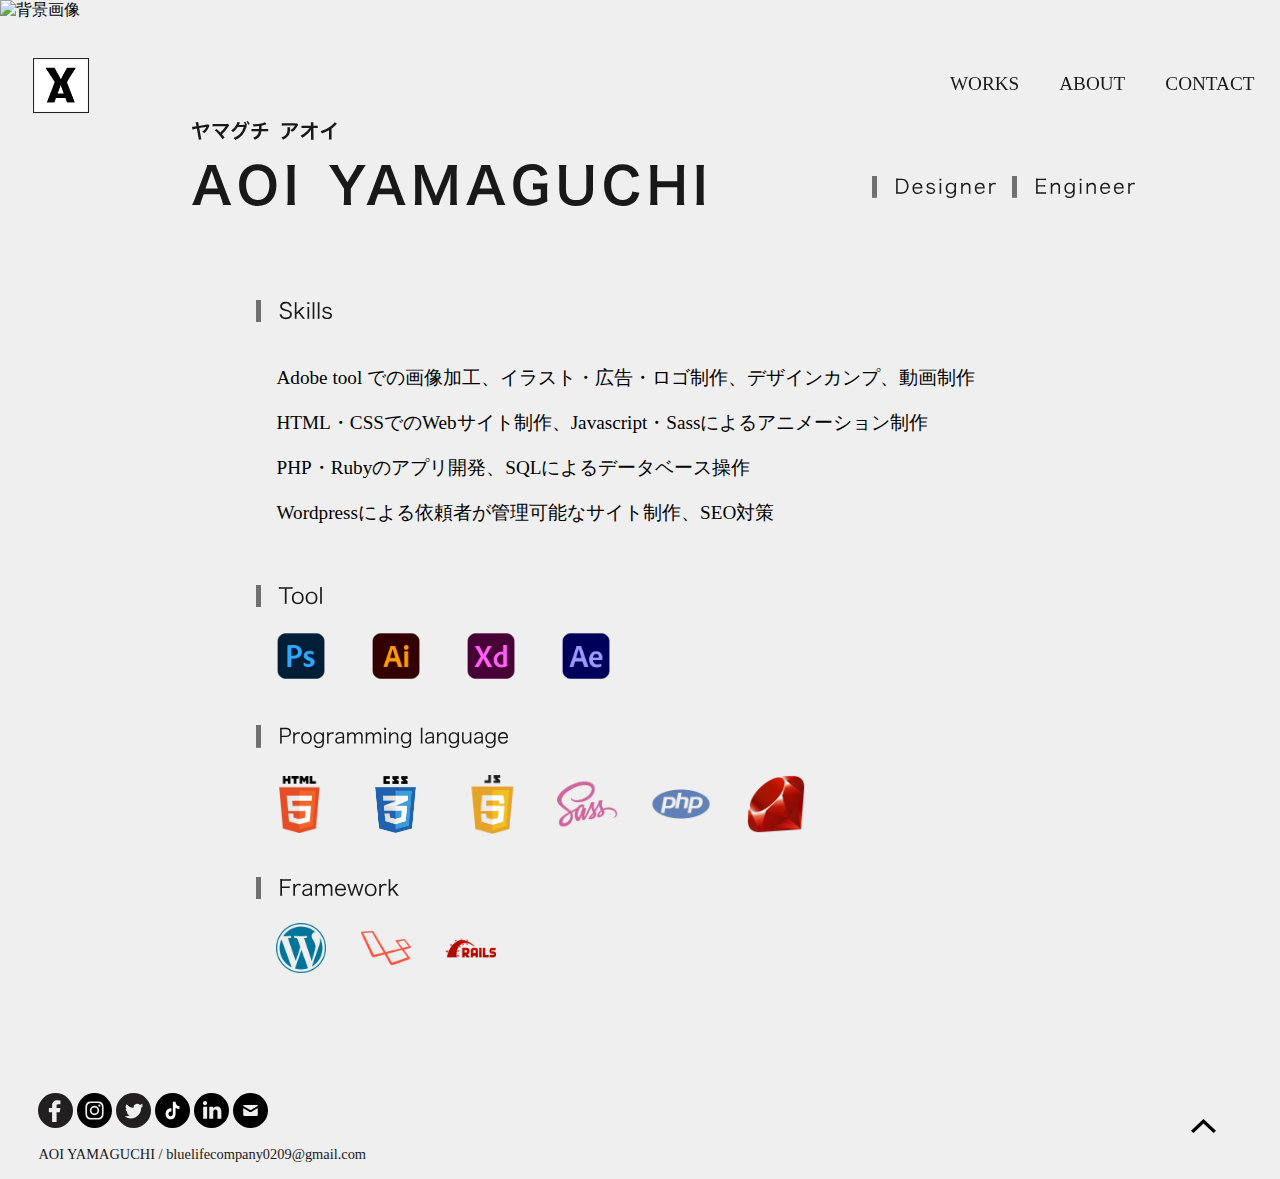
==== html/about.html @ 19c2f4d0 "Initial commit" ====
<!DOCTYPE html>
<html lang="ja">
<head>
	<meta charset="UTF-8">
	<meta http-equiv="X-UA-Compatible" content="IE=edge">
	<meta name="viewport" content="width=device-width, initial-scale=1.0">
	<title>AOI YAMAGUCHI Portfolio</title>
	<link rel="stylesheet" href="../css/about.css">
</head>
</head>
<body>
	<header>
		<div class="header">
			<div class="header-logo">
				<img src="../assets/header/aoi_logo.svg" alt="Portfolio logo画像">
			</div>
			<div class="header-list">
				<ul>
					<li><a href="">WORKS</a></li>
					<li><a href="">ABOUT</a></li>
					<li><a href="">CONTACT</a></li>
				</ul>
			</div>
		</div>
	</header>
	<div class="about">
		<div class="about_view">
			<img src="../assets/about/海.png" alt="背景画像">
		</div>
		<div class="about-main">
			<div class="about-main-name">
				<div class="about-main-name-ja">
					<img src="../assets/about/about_name1.svg" alt="">
				</div>
				<div class="about-main-name-en">
					<img src="../assets/about/about_name2.svg" alt="">
				</div>
			</div>
			<div class="about-main-job">
				<img src="../assets/about/about_job1.svg" alt="" class="about-main-job-deginer">
				<img src="../assets/about/about_job2.svg" alt="" class="about-main-job-engineer">
			</div>
		</div>
		<div class="about-skill">
			<img src="../assets/about/about_skill.svg" alt="">
			<div class="about-skill-content">
				<p>Adobe tool での画像加工、イラスト・広告・ロゴ制作、デザインカンプ、動画制作</p>
				<p>HTML・CSSでのWebサイト制作、Javascript・Sassによるアニメーション制作</p>
				<p>PHP・Rubyのアプリ開発、SQLによるデータベース操作</p>
				<p>Wordpressによる依頼者が管理可能なサイト制作、SEO対策</p>
			</div>
		</div>
		<div class="about-tool">
			<img src="../assets/about/about_tool.svg" alt="">
			<div class="about-tool-content">
				<img src="../assets/about/Adobe/adobe-photoshop.svg" alt="">
				<img src="../assets/about/Adobe/adobe-illustrator.svg" alt="">
				<img src="../assets/about/Adobe/adobe-xd.svg" alt="">
				<img src="../assets/about/Adobe/adobe-aftereffects-file.svg" alt="">
			</div>
		</div>
		<div class="about-programing">
			<img src="../assets/about/about_programing.svg" alt="">
			<div class="about-programing-content">
				<img src="../assets/about/Programming/html5.svg" alt="">
				<img src="../assets/about/Programming/css.svg" alt="">
				<img src="../assets/about/Programming/javascript.svg" alt="">
				<img src="../assets/about/Programming/sass.svg" alt="">
				<img src="../assets/about/Programming/php.svg" alt="">
				<img src="../assets/about/Programming/ruby.svg" alt="">
			</div>
		</div>
		<div class="about-framework">
			<img src="../assets/about/about_fremwork.svg" alt="">
			<div class="about-framework-content">
				<img src="../assets/about/Framework/wordpress.svg" alt="">
				<img src="../assets/about/Framework/laravel.svg" alt="">
				<img src="../assets/about/Framework/rails.svg" alt="">
			</div>
		</div>
	</div>

	<footer>
		<div class="footer">
			<div class="footer-left">
				<div class="footer-left-sns">
					<a href=""><img src="../assets/footer/facebook.svg" alt="facebook"></a>
					<a href=""><img src="../assets/footer/instagram.svg" alt="instagram"></a>
					<a href=""><img src="../assets/footer/twitter.svg" alt="twitter"></a>
					<a href=""><img src="../assets/footer/tiktok.svg" alt="tiktok"></a>
					<a href=""><img src="../assets/footer/linkedin.svg" alt="linkedin"></a>
					<a href=""><img src="../assets/footer/mail.svg" alt="mail"></a>
				</div>
				<div class="footer-left-mail">
					<a href=""><p>AOI YAMAGUCHI / bluelifecompany0209@gmail.com</p></a>
				</div>
			</div>
			<div class="footer-right">
				<p id="page-top"><a href=""><img src="../assets/footer/top_image.svg" alt="スクロール矢印画像"></a></p>
			</div>
		</div>
	</footer>
	<script src="https://code.jquery.com/jquery-3.4.1.min.js" integrity="sha256-CSXorXvZcTkaix6Yvo6HppcZGetbYMGWSFlBw8HfCJo=" crossorigin="anonymous"></script>
	<!--自作のJS-->
	<script src="../js/page-top.js"></script>
</body>
</html>
---- css/about.css ----
@charset "UTF-8";
*, *::before, *::after {
  box-sizing: border-box;
}

html, body {
  padding: 0;
  margin: 0;
}

a {
  color: #1A1919;
  text-decoration: none;
}

ul, li {
  list-style: none;
  font-size: 1.2rem;
}

img {
  max-width: 100%;
  height: auto;
}

body {
  background-color: #EFEFF0;
}

.header {
  align-items: center;
  box-sizing: border-box;
  display: flex;
  top: 0;
  left: 0;
  position: fixed;
  z-index: 999;
  width: 100%;
  max-width: 1430px;
  padding: 50px 2% 0 2%;
}
.header-logo > img {
  vertical-align: middle;
  width: 70px;
}
.header-list {
  margin-left: auto;
}
.header-list > ul {
  display: flex;
  align-items: center;
}
.header-list > ul > li {
  margin-left: 40px;
}
.header-list > ul > li > a {
  display: block;
  position: relative;
  padding-bottom: 3px;
}
.header-list > ul > li > a::after {
  content: "";
  /*絶対配置で線の位置を決める*/
  position: absolute;
  bottom: 0;
  left: 0;
  /*線の形状*/
  width: 100%;
  height: 2px;
  background: #1A1919;
  /*アニメーションの指定*/
  transition: all 0.3s;
  transform: scale(0, 1); /*X方向0、Y方向1*/
  transform-origin: center top; /*上部中央基点*/
}
.header-list > ul > li > a:hover::after {
  transform: scale(1, 1); /*X方向にスケール拡大*/
}

.about {
  margin-bottom: 80px;
}
.about-main {
  display: flex;
  margin: 100px 3% 0 15%;
}
.about-main-name-ja {
  padding-bottom: 20px;
}
.about-main-name-en {
  padding-bottom: 20px;
  margin-bottom: 70px;
}
.about-main-job {
  margin: 55px 0 0 15%;
  width: 35%;
}
.about-main-job-deginer {
  padding-left: 3%;
}
.about-main-job-engineer {
  padding-left: 3%;
}
.about-skill {
  margin-left: 20%;
}
.about-skill-content {
  padding: 20px 0 40px 0;
}
.about-skill-content > p {
  font-size: 1.2rem;
  padding-left: 2%;
}
.about-tool {
  margin-left: 20%;
}
.about-tool-content {
  padding: 20px 0 40px 0;
}
.about-tool-content > img:nth-child(1) {
  padding-left: 2%;
}
.about-tool-content > img:nth-child(n+2) {
  padding-left: 4%;
}
.about-programing {
  margin-left: 20%;
}
.about-programing-content {
  padding: 20px 0 40px 0;
}
.about-programing-content > img {
  vertical-align: middle;
}
.about-programing-content > img:nth-child(1) {
  padding-left: 1.5%;
}
.about-programing-content > img:nth-child(n+2) {
  padding-left: 3%;
}
.about-framework {
  margin-left: 20%;
}
.about-framework-content {
  padding: 20px 0 40px 0;
}
.about-framework-content > img {
  vertical-align: middle;
}
.about-framework-content > img:nth-child(1) {
  padding-left: 2%;
}
.about-framework-content > img:nth-child(n+2) {
  padding-left: 3%;
}

.footer {
  display: flex;
  padding: 0 5% 2px 3%;
}
.footer-left-mail {
  font-size: 0.9rem;
  position: relative;
}
.footer-left-mail::after {
  content: "";
  /*絶対配置で線の位置を決める*/
  position: absolute;
  bottom: 0;
  left: 36%;
  /*線の形状*/
  width: 65%;
  height: 2px;
  background: #1A1919;
  /*アニメーションの指定*/
  transition: all 0.5s;
  transform: scale(0, 1); /*X方向0、Y方向1*/
  transform-origin: center top; /*上部中央基点*/
}
.footer-left-mail:hover::after {
  transform: scale(1, 1); /*X方向にスケール拡大*/
}
.footer-right {
  padding-top: 10px;
  margin-left: auto;
}
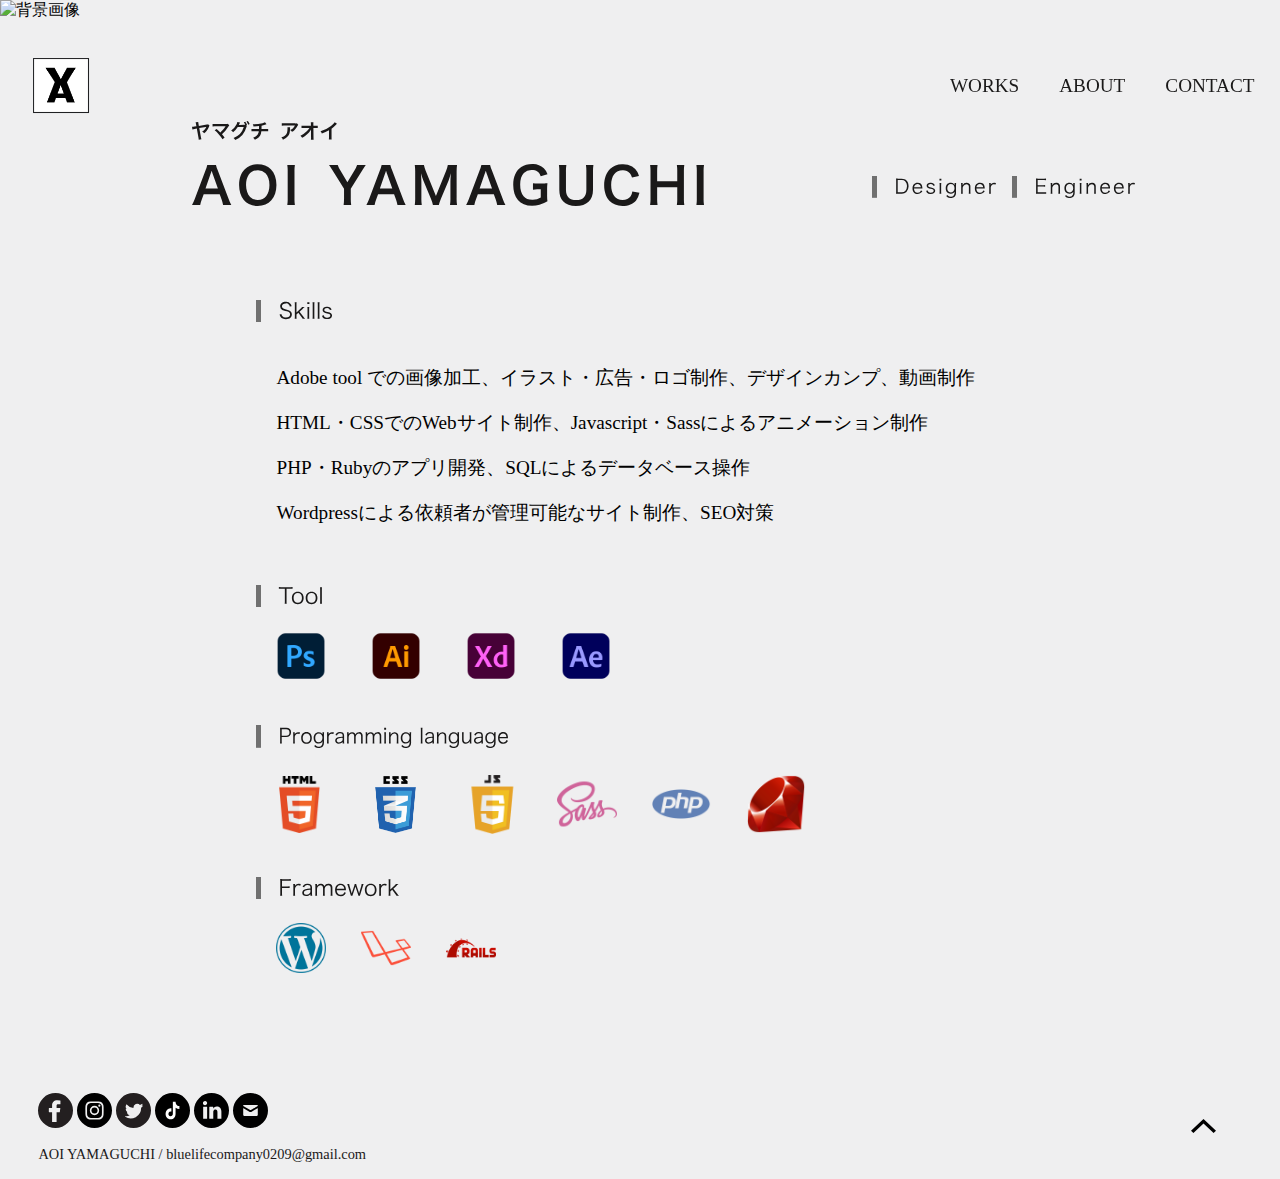
==== commit 4347868d: "Add page link & dummy photo" ====
--- a/html/about.html
+++ b/html/about.html
@@ -12,13 +12,13 @@
 	<header>
 		<div class="header">
 			<div class="header-logo">
-				<img src="../assets/header/aoi_logo.svg" alt="Portfolio logo画像">
+				<a href="top.html"><img src="../assets/header/aoi_logo.svg" alt="Portfolio logo画像"></a>
 			</div>
 			<div class="header-list">
 				<ul>
-					<li><a href="">WORKS</a></li>
-					<li><a href="">ABOUT</a></li>
-					<li><a href="">CONTACT</a></li>
+					<li><a href="works.html">WORKS</a></li>
+					<li><a href="about.html">ABOUT</a></li>
+					<li><a href="contact.html">CONTACT</a></li>
 				</ul>
 			</div>
 		</div>
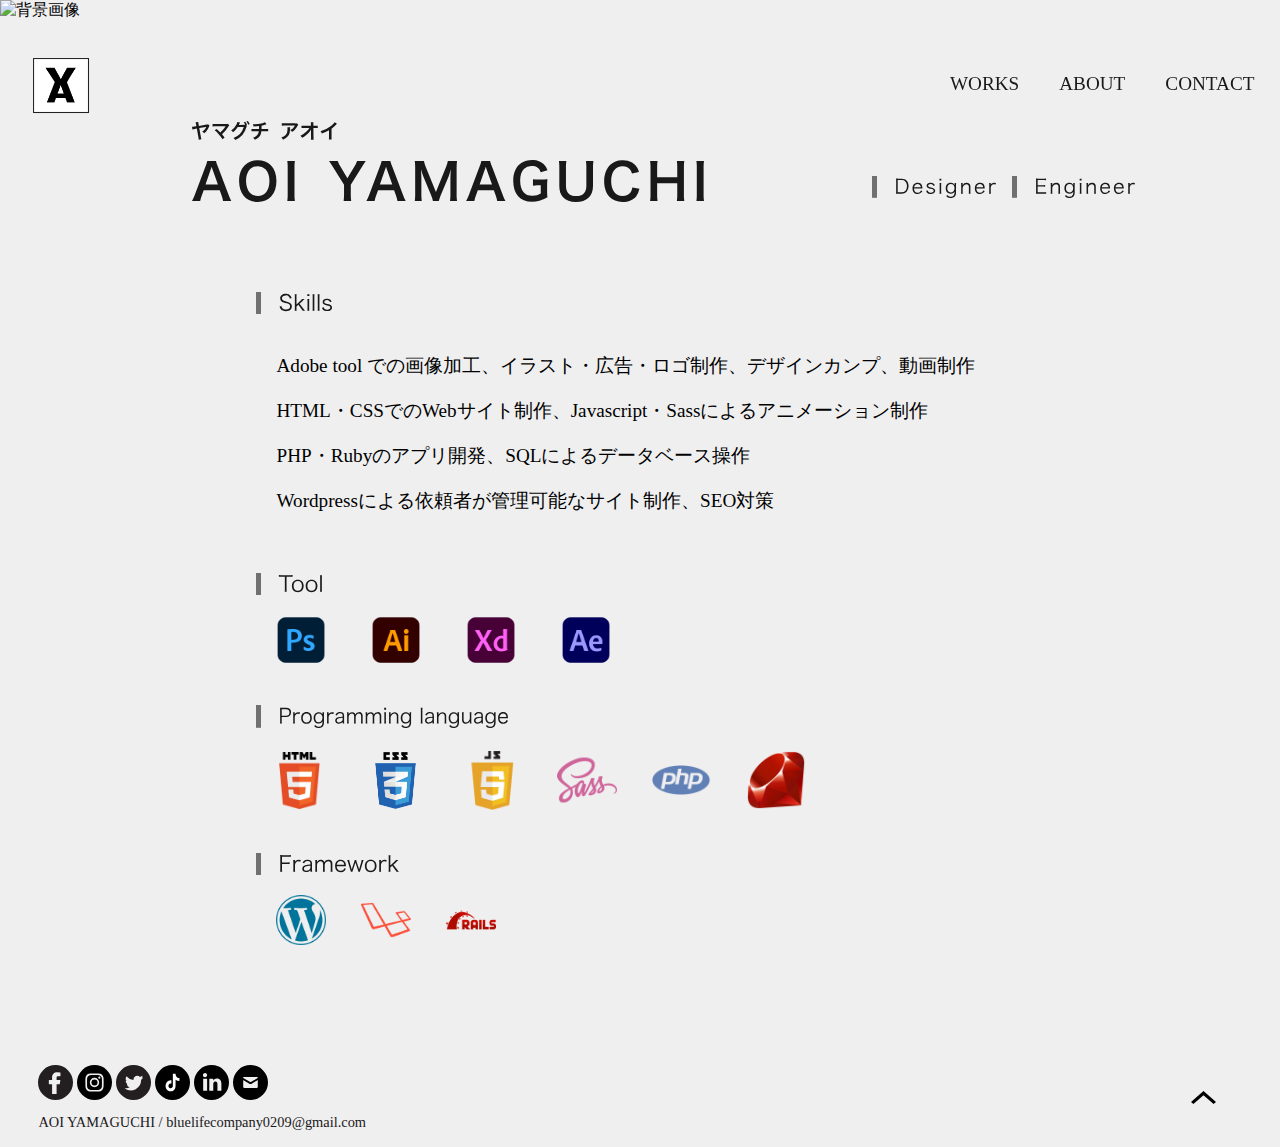
==== commit a705e43f: "Fix pages make common" ====
--- a/html/about.html
+++ b/html/about.html
@@ -5,6 +5,7 @@
 	<meta http-equiv="X-UA-Compatible" content="IE=edge">
 	<meta name="viewport" content="width=device-width, initial-scale=1.0">
 	<title>AOI YAMAGUCHI Portfolio</title>
+	<link rel="stylesheet" href="../css/reset.css">
 	<link rel="stylesheet" href="../css/about.css">
 </head>
 </head>
--- a/css/about.css
+++ b/css/about.css
@@ -1,82 +1,6 @@
-@charset "UTF-8";
-*, *::before, *::after {
-  box-sizing: border-box;
-}
-
-html, body {
-  padding: 0;
-  margin: 0;
-}
-
-a {
-  color: #1A1919;
-  text-decoration: none;
-}
-
-ul, li {
-  list-style: none;
-  font-size: 1.2rem;
-}
-
-img {
-  max-width: 100%;
-  height: auto;
-}
-
-body {
-  background-color: #EFEFF0;
-}
-
-.header {
-  align-items: center;
-  box-sizing: border-box;
-  display: flex;
-  top: 0;
-  left: 0;
-  position: fixed;
-  z-index: 999;
-  width: 100%;
-  max-width: 1430px;
-  padding: 50px 2% 0 2%;
-}
-.header-logo > img {
-  vertical-align: middle;
-  width: 70px;
-}
-.header-list {
-  margin-left: auto;
-}
-.header-list > ul {
-  display: flex;
-  align-items: center;
-}
-.header-list > ul > li {
-  margin-left: 40px;
-}
-.header-list > ul > li > a {
-  display: block;
-  position: relative;
-  padding-bottom: 3px;
-}
-.header-list > ul > li > a::after {
-  content: "";
-  /*絶対配置で線の位置を決める*/
-  position: absolute;
-  bottom: 0;
-  left: 0;
-  /*線の形状*/
-  width: 100%;
-  height: 2px;
-  background: #1A1919;
-  /*アニメーションの指定*/
-  transition: all 0.3s;
-  transform: scale(0, 1); /*X方向0、Y方向1*/
-  transform-origin: center top; /*上部中央基点*/
-}
-.header-list > ul > li > a:hover::after {
-  transform: scale(1, 1); /*X方向にスケール拡大*/
-}
-
+@import url("../css/common.css");
+@import url("../css/header.css");
+@import url("../css/footer.css");
 .about {
   margin-bottom: 80px;
 }
@@ -152,35 +76,4 @@
 }
 .about-framework-content > img:nth-child(n+2) {
   padding-left: 3%;
-}
-
-.footer {
-  display: flex;
-  padding: 0 5% 2px 3%;
-}
-.footer-left-mail {
-  font-size: 0.9rem;
-  position: relative;
-}
-.footer-left-mail::after {
-  content: "";
-  /*絶対配置で線の位置を決める*/
-  position: absolute;
-  bottom: 0;
-  left: 36%;
-  /*線の形状*/
-  width: 65%;
-  height: 2px;
-  background: #1A1919;
-  /*アニメーションの指定*/
-  transition: all 0.5s;
-  transform: scale(0, 1); /*X方向0、Y方向1*/
-  transform-origin: center top; /*上部中央基点*/
-}
-.footer-left-mail:hover::after {
-  transform: scale(1, 1); /*X方向にスケール拡大*/
-}
-.footer-right {
-  padding-top: 10px;
-  margin-left: auto;
 }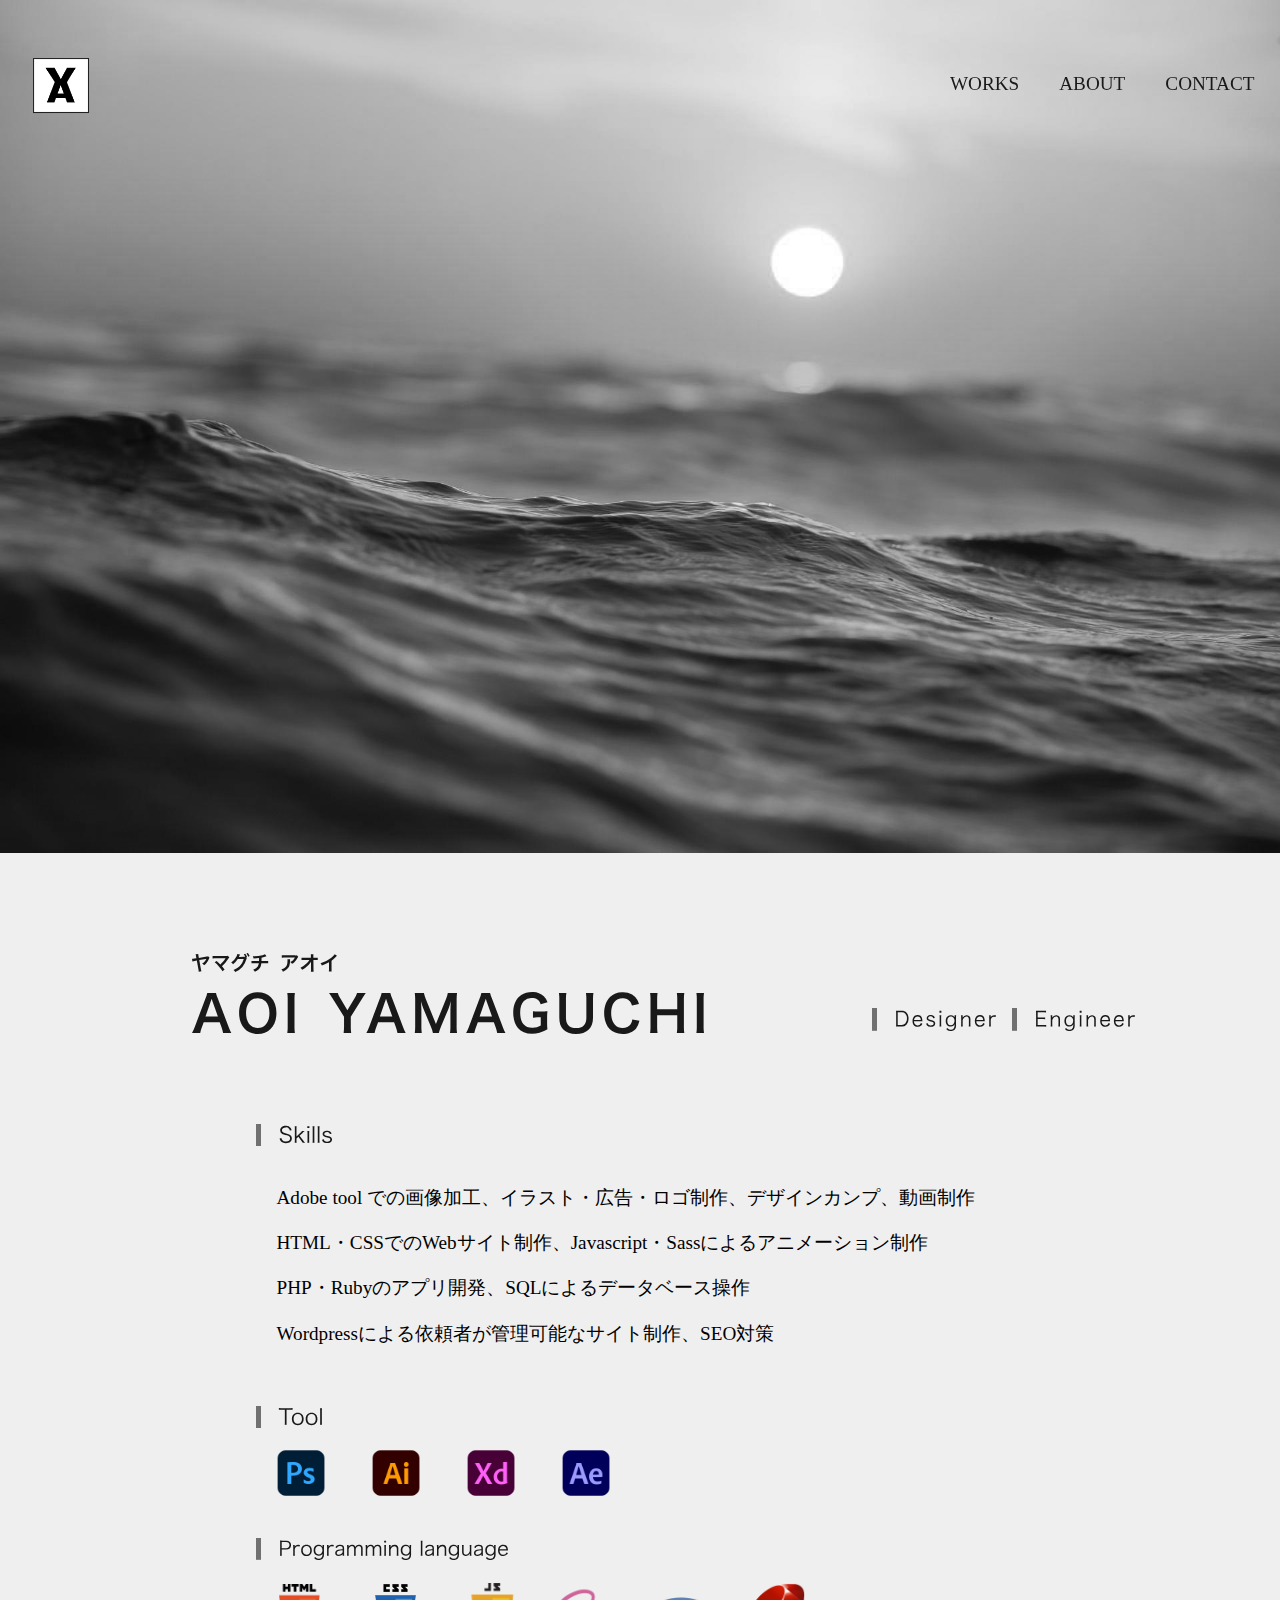
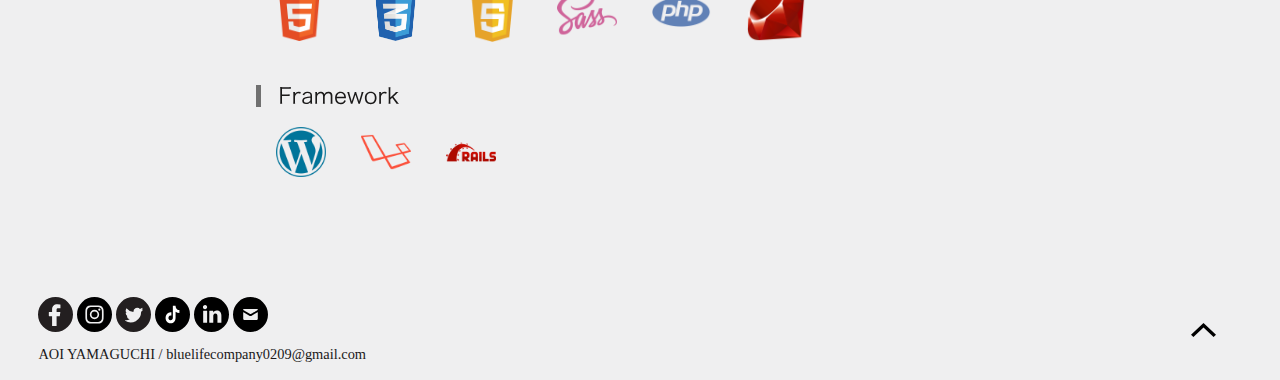
==== commit c66d0f4c: "others commit" ====
--- a/html/about.html
+++ b/html/about.html
@@ -13,7 +13,7 @@
 	<header>
 		<div class="header">
 			<div class="header-logo">
-				<a href="top.html"><img src="../assets/header/aoi_logo.svg" alt="Portfolio logo画像"></a>
+				<a href="index.html"><img src="../assets/header/aoi_logo.svg" alt="Portfolio logo画像"></a>
 			</div>
 			<div class="header-list">
 				<ul>
@@ -26,7 +26,7 @@
 	</header>
 	<div class="about">
 		<div class="about_view">
-			<img src="../assets/about/海.png" alt="背景画像">
+			<img src="../assets/about/sea.jpg" alt="背景画像">
 		</div>
 		<div class="about-main">
 			<div class="about-main-name">
